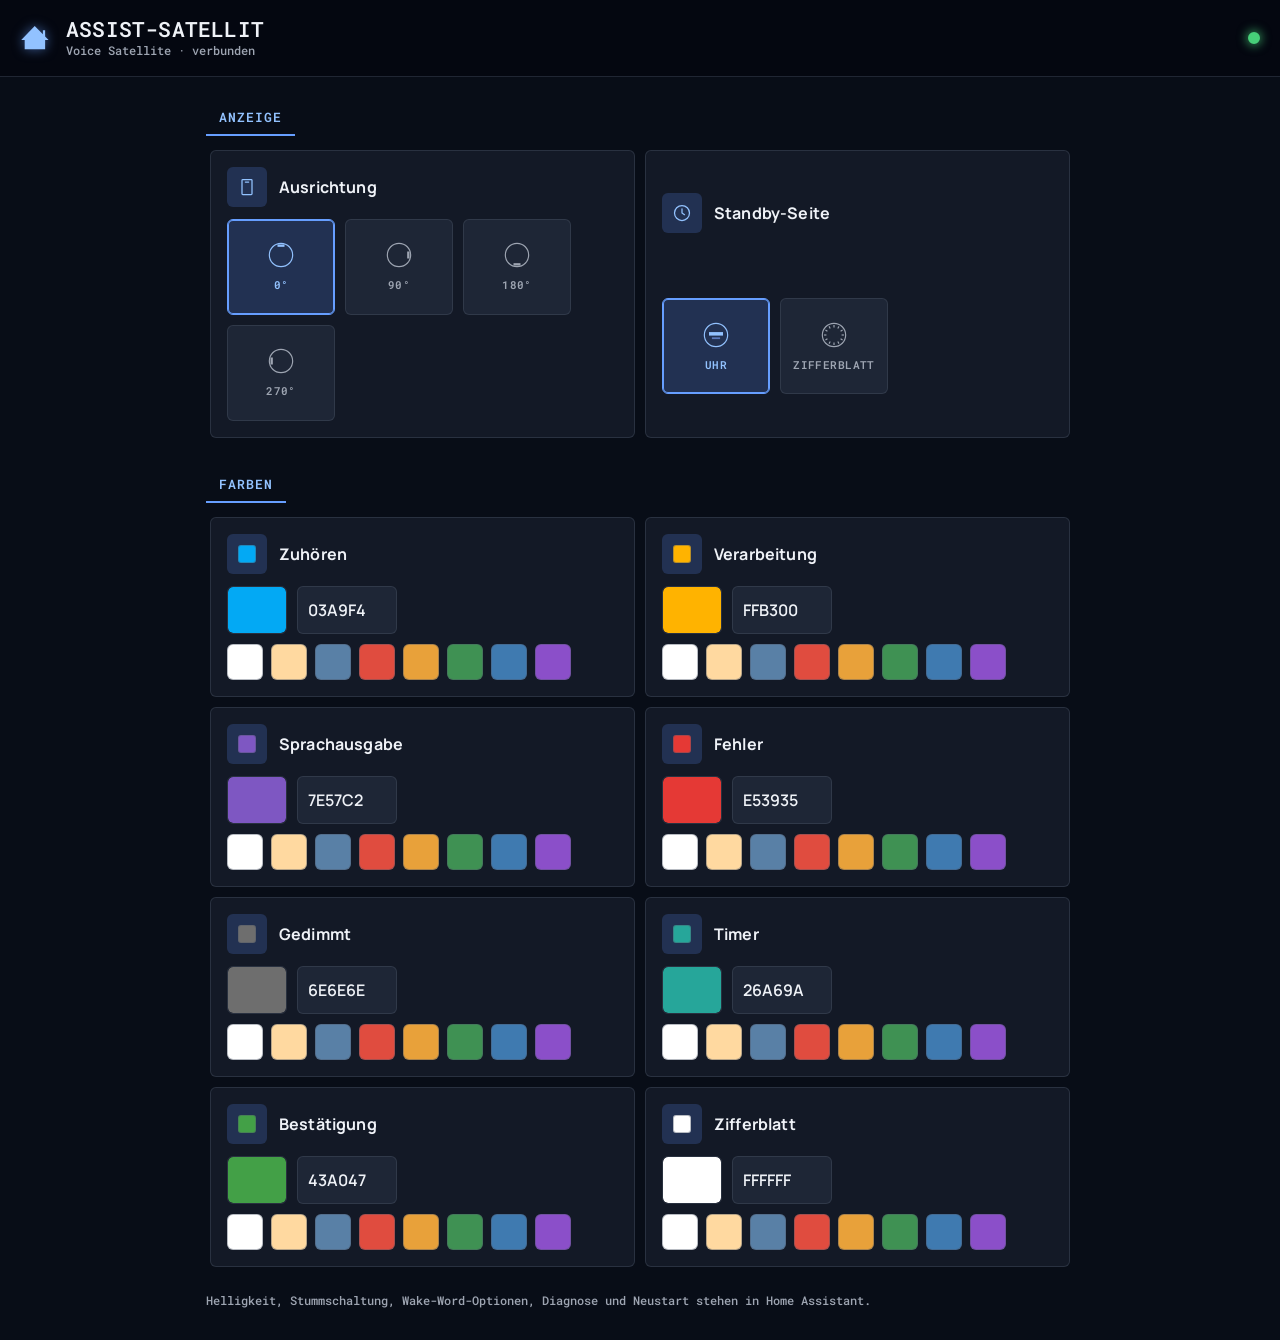
==== web/mockup.html @ 71cb890f "Zweiter Entwurf der Bedienseite: dunkel, Kacheln, Umlaute Ruecklauf aus dem Claude-Design-Projekt "B" ====
<!doctype html>
<html lang="de">
<head>
<meta charset="utf-8">
<meta name="viewport" content="width=device-width, initial-scale=1">
<title>Assist-Satellit — Bedienseite</title>
<!--
  STANDBILD der Bedienseite des Geräts, zum Gestalten.

  Dies ist kein Code fürs Gerät. Im Betrieb baut web/app.js das Markup zur
  Laufzeit aus den Ereignissen des Geräts auf; ohne Gerät ist die Seite leer,
  und ohne dieses Standbild gäbe es nichts zu gestalten. Hier steht dasselbe
  Markup mit Beispielwerten, das CSS aus web/app.css ist eingebettet.

  Erzeugt von web/mockup.py – von Hand geändert wird es nur zum
  Gestalten. Nach jeder Änderung an app.css oder app.js läuft das Skript neu,
  sonst läuft das Standbild vom Gerät weg.

  RÜCKWEG: Was hier geändert wird, wandert von Hand zurück – CSS nach
  web/app.css, Struktur nach web/app.js. Damit das ohne Ratespiel geht, sind
  die folgenden Namen ein Vertrag. Sie dürfen umbenannt werden, aber dann
  müssen beide Seiten mit:

    header .title-wrap h1 / .subtitle / .controls / .beat[.connected]
    main
    .tab-header
    .tab-container  >  i.corner.tl/.tr/.bl/.br        (derzeit display:none)
    .entity-row     >  .icon  .label  .value
    .icon           >  .chip                          (nur bei Farbzeilen)
    .select-wrap.select-wrap--tiles
                    >  button.preview.preview--option[data-value][.selected]
    .colorpicker    >  .color-swatches > button.color-swatch
                       input[type=color]
                       input.hex
    .footnote

  Drei Dinge, die das Gerät vorgibt und die kein Entwurf aufheben kann:

  1. Es gibt genau diese beiden Gruppen, und ihre Namen kommen aus
     packages/web.yaml (sorting_groups). Weitere Gruppen entstehen dort, nicht
     hier.
  2. Farben sind auf dem Gerät sechsstellige Hexwerte ohne Präfix. Der
     Farbwähler ist eine Zutat der Oberfläche, das Hexfeld ist die Wahrheit.
  3. Die Optionen der beiden Auswahlfelder stehen ebenfalls in web.yaml, und
     bei der Standby-Seite zählt ihre *Reihenfolge*: ui.yaml wertet den Index
     aus. Eine Kachel dazu heißt eine Option dazu, und die gehört ans Ende.

  Die Kacheln zeigen, was das Gerät wirklich anzeigt: die Standby-Seite
  „Zifferblatt" hat auf dem Gerät keine Zeiger, also hat sie hier auch keine.
-->
<style>
/* Bedienseite des Geräts – Aussehen.
 *
 * Zweite Fassung, aus dem Claude-Design-Projekt „Bedienseite" (mockup.html).
 * Sie löst den ersten, hellen Entwurf („Konfigurationsseite", Barlow auf
 * Papierweiß) vollständig ab: dunkle Fläche, Manrope für Text und Roboto Mono
 * für alles Technische, Kacheln statt Tabellenzeilen.
 *
 * Die Seite ist bewusst *nicht* das ESPHome-Standard-Frontend, sondern eigener
 * Code (siehe README.md in diesem Verzeichnis): dessen Stile stecken im Shadow
 * DOM der lit-Komponenten und lassen sich von außen nur über eine einzige
 * Variable (--primary-color) anfassen. Hier ist alles im Licht-DOM, also gilt
 * dieses Stylesheet direkt.
 *
 * Der @import muss die erste Regel bleiben. Ohne Internet lädt er nicht und
 * alles fällt auf system-ui zurück – Farben, Raster und Kacheln bleiben, nur
 * der Schnitt fehlt. Beide Familien einzubetten wären rund 200 kB Flash für
 * eine selten geöffnete Seite.
 *
 * Die Farben stehen in oklch, so wie der Entwurf sie liefert. Alle Töne teilen
 * denselben Farbwinkel (264, Blauviolett) und unterscheiden sich nur in
 * Helligkeit und Buntheit – deshalb lässt sich das ganze Erscheinungsbild über
 * diese eine Zahl verschieben.
 */
@import url("https://fonts.googleapis.com/css2?family=Manrope:wght@500;600;700;800&family=Roboto+Mono:wght@400;500;600&display=swap");

:root {
  --primary-color: #8a6df5;
  --bg: oklch(0.16 0.022 264);
  --surface: oklch(0.215 0.026 264);
  --surface-2: oklch(0.27 0.032 264);
  --ink: oklch(0.96 0.008 264);
  --ink-dim: oklch(0.72 0.02 264);
  --accent: oklch(0.72 0.19 264);
  --accent-bright: oklch(0.82 0.15 264);
  --accent-dim: oklch(0.72 0.19 264 / 0.18);
  --divider: oklch(0.45 0.03 264 / 0.4);
  --ok: oklch(0.76 0.17 152);
  color-scheme: dark;
}

* {
  box-sizing: border-box;
}

body {
  margin: 0;
  background: var(--bg);
  color: var(--ink);
  font-family: "Manrope", system-ui, sans-serif;
  font-weight: 500;
}

/* ---------- Kopfband ---------- */

header {
  display: flex;
  align-items: center;
  gap: 16px;
  padding: 18px 20px;
  background: oklch(0.13 0.022 264);
  color: var(--ink);
  border-bottom: 1px solid var(--divider);
}

header .logo {
  flex: 0 0 auto;
  display: flex;
  color: var(--accent-bright);
  filter: drop-shadow(0 0 6px oklch(0.72 0.19 264 / 0.55));
}

header .title-wrap {
  flex: 1 1 auto;
  min-width: 0;
}

header h1 {
  margin: 0;
  font-family: "Roboto Mono", monospace;
  font-weight: 600;
  font-size: 1.3rem;
  line-height: 1.15em;
  letter-spacing: 0.01em;
  text-transform: uppercase;
  white-space: nowrap;
  overflow: hidden;
  text-overflow: ellipsis;
}

header .subtitle {
  font-size: 12px;
  font-family: "Roboto Mono", monospace;
  color: var(--ink-dim);
  white-space: nowrap;
  overflow: hidden;
  text-overflow: ellipsis;
}

header .controls {
  flex: 0 0 auto;
  display: flex;
  align-items: center;
  gap: 12px;
}

/* Verbindungspunkt. Gefüllt und grün mit Leuchten, solange Ereignisse ankommen. */
header .beat {
  width: 12px;
  height: 12px;
  border-radius: 50%;
  border: 2px solid oklch(0.96 0.008 264 / 0.25);
  transition: background-color 200ms ease, border-color 200ms ease, box-shadow 200ms ease;
}

header .beat.connected {
  background: var(--ok);
  border-color: var(--ok);
  box-shadow: 0 0 10px 2px oklch(0.76 0.17 152 / 0.6);
}

/* ---------- Raster ---------- */

/* Die Kacheln sollen nicht auf Bildschirmbreite auseinanderlaufen – sonst steht
 * eine Reihe Vorschaukacheln allein auf 1400 px. */
main {
  max-width: 900px;
  margin: 0 auto;
  padding: 0 16px 32px;
}

/* ---------- Gruppe: Kopf und Rahmen ---------- */

.tab-header {
  display: inline-flex;
  max-width: 90%;
  align-items: center;
  font-family: "Roboto Mono", monospace;
  font-weight: 600;
  font-size: 13px;
  letter-spacing: 0.08em;
  text-transform: uppercase;
  padding: 0.6em 1em;
  margin-top: 1.8em;
  color: var(--accent-bright);
  border-bottom: 2px solid var(--accent);
  user-select: none;
}

.tab-container {
  position: relative;
  display: grid;
  grid-template-columns: 1fr;
  gap: 10px;
  padding: 14px 4px 6px;
}

@media (min-width: 640px) {
  .tab-container {
    grid-template-columns: repeat(2, 1fr);
  }
}

/* Technische Eckmarken: HUD-Winkel je Ecke des Gruppenblocks. Sie sind im
 * zweiten Entwurf *abgeschaltet* – der Gruppenblock hat keinen Rahmen mehr,
 * seit die Zeilen eigene Kacheln sind, und Winkel um nichts herum wirken
 * verloren. Die Regeln bleiben stehen und app.js legt die vier Elemente
 * weiterhin an: ein Entwurf, der sie zurückholen will, braucht dann nur diese
 * eine Zeile. */
.tab-container > .corner {
  display: none;
  position: absolute;
  width: 12px;
  height: 12px;
  color: var(--accent);
  pointer-events: none;
  filter: drop-shadow(0 0 3px oklch(0.72 0.19 264 / 0.7));
}

.tab-container > .corner::before,
.tab-container > .corner::after {
  content: "";
  position: absolute;
  background: currentColor;
}

.tab-container > .corner::before {
  left: 5px;
  top: 0;
  width: 2px;
  height: 100%;
}

.tab-container > .corner::after {
  top: 5px;
  left: 0;
  width: 100%;
  height: 2px;
}

.tab-container > .corner.tl { top: -6px; left: -6px; }
.tab-container > .corner.tr { top: -6px; right: -6px; }
.tab-container > .corner.bl { bottom: -6px; left: -6px; }
.tab-container > .corner.br { bottom: -6px; right: -6px; }

/* ---------- Zeile: große Kachel ---------- */

.entity-row {
  display: flex;
  align-items: center;
  flex-wrap: wrap;
  gap: 12px;
  min-height: 72px;
  padding: 16px;
  background: var(--surface);
  border: 1px solid var(--divider);
  border-radius: 6px;
  transition: background-color 0.2s ease-out, border-color 0.2s ease-out;
}

.entity-row:hover {
  background-color: var(--surface-2);
  border-color: var(--accent);
}

.entity-row > .icon {
  flex: 0 0 40px;
  height: 40px;
  display: flex;
  align-items: center;
  justify-content: center;
  color: var(--accent-bright);
  background: var(--accent-dim);
  border-radius: 6px;
}

/* Bei einer Farbzeile ist das Icon der Farbwert selbst. */
.entity-row > .icon > .chip {
  width: 18px;
  height: 18px;
  border: 1px solid var(--divider);
  border-radius: 3px;
}

.entity-row > .label {
  flex: 1 1 auto;
  min-width: 0;
  font-weight: 700;
  font-size: 1rem;
  letter-spacing: 0.01em;
  white-space: nowrap;
  overflow: hidden;
  text-overflow: ellipsis;
}

/* Der Wert steht immer in einer eigenen Zeile unter dem Namen: die
 * Kachelreihen und die Farbfelder brauchen die volle Breite. */
.entity-row > .value {
  flex: 1 1 100%;
  display: flex;
  align-items: center;
  justify-content: flex-end;
  gap: 8px;
}

/* ---------- Eingaben ---------- */

select,
input[type="text"] {
  font-family: "Manrope", system-ui, sans-serif;
  font-size: 1rem;
  font-weight: 600;
  border: 1px solid var(--divider);
  border-radius: 6px;
  background: var(--surface-2);
  color: var(--ink);
}

select {
  width: 100%;
  height: 48px;
  padding: 0 12px;
}

select:focus,
input[type="text"]:focus {
  outline: none;
  border-color: var(--accent);
  box-shadow: 0 0 0 3px var(--accent-dim);
}

input[type="text"] {
  height: 48px;
  padding: 0 10px;
}

.select-wrap {
  display: flex;
  align-items: center;
  gap: 10px;
  justify-content: flex-end;
  width: 100%;
}

/* Grundform der Vorschaukachel: eine Miniatur des runden Displays. */
.preview {
  flex: 0 0 auto;
  width: 52px;
  height: 44px;
  border: 1px solid var(--divider);
  border-radius: 6px;
  display: flex;
  align-items: center;
  justify-content: center;
  color: var(--accent-bright);
  background: var(--surface-2);
}

/* Auswahl über klickbare Vorschaukacheln statt über ein Dropdown. Beide
 * Auswahlfelder des Geräts zeigen etwas, das man sehen können sollte, bevor man
 * es wählt – die Ausrichtung des Bildes und die Standby-Seite. */
.select-wrap--tiles {
  gap: 10px;
  flex-wrap: wrap;
  justify-content: flex-start;
}

.preview--option {
  flex-direction: column;
  justify-content: center;
  gap: 8px;
  width: 108px;
  height: 96px;
  cursor: pointer;
  font-family: "Roboto Mono", monospace;
  font-size: 11px;
  font-weight: 600;
  letter-spacing: 0.04em;
  text-transform: uppercase;
  color: var(--ink-dim);
  transition: background-color 0.2s ease-out, border-color 0.2s ease-out, color 0.2s ease-out;
}

.preview--option:hover {
  border-color: var(--accent);
}

.preview--option.selected {
  border-color: var(--accent);
  background: var(--accent-dim);
  color: var(--accent-bright);
  box-shadow: 0 0 0 1px var(--accent) inset;
}

/* ---------- Farbe ---------- */

/* Reihenfolge über order: Farbwähler und Hexfeld nebeneinander, die
 * Vorgabefelder darunter über die ganze Breite. */
.colorpicker {
  display: flex;
  align-items: center;
  gap: 10px;
  flex-wrap: wrap;
  justify-content: flex-start;
  width: 100%;
}

.colorpicker > input[type="color"] {
  order: 1;
  width: 60px;
  height: 48px;
}

.colorpicker > .hex {
  order: 2;
  width: 10ch;
  height: 48px;
  font-size: 1rem;
}

.color-swatches {
  order: 3;
  flex-basis: 100%;
  display: flex;
  gap: 8px;
  flex-wrap: wrap;
}

.color-swatch {
  width: 36px;
  height: 36px;
  padding: 0;
  margin: 0;
  border: 1px solid var(--divider);
  border-radius: 6px;
  cursor: pointer;
}

.color-swatch:hover {
  outline: 2px solid var(--accent);
  outline-offset: 1px;
}

input[type="color"] {
  width: 44px;
  height: 40px;
  padding: 0;
  border: 1px solid var(--divider);
  border-radius: 6px;
  background: none;
  cursor: pointer;
}

input[type="color"]::-webkit-color-swatch-wrapper {
  padding: 0 !important;
}

input[type="color"]::-webkit-color-swatch {
  border: none;
  border-radius: 5px;
}

.hex {
  width: 9ch;
  text-transform: uppercase;
  font-family: "Roboto Mono", monospace;
}

/* Ungültige Eingabe: das Gerät nimmt nur sechs Hexstellen an. */
.hex:invalid {
  border-color: oklch(0.62 0.19 25);
}

/* ---------- Knöpfe ---------- */

button {
  cursor: pointer;
  border-radius: 6px;
  color: var(--accent-bright);
  border: 1px solid var(--divider);
  background-color: transparent;
  padding: 10px 14px;
  font-family: "Roboto Mono", monospace;
  font-weight: 600;
  font-size: 13px;
  letter-spacing: 0.04em;
  text-transform: uppercase;
}

button:hover {
  background-color: var(--accent-dim);
  border-color: var(--accent);
}

button:active {
  background-color: var(--surface-2);
}

.footnote {
  margin-top: 1.6em;
  font-size: 12px;
  font-family: "Roboto Mono", monospace;
  color: var(--ink-dim);
}

@media (max-width: 560px) {
  .entity-row > .label {
    flex: 1 1 auto;
    min-width: 0;
  }

  .entity-row > .value {
    flex: 1 1 100%;
  }
}
</style>
</head>
<body>

<header>
  <a class="logo" href="https://esphome.io/web-api" title="ESPHome">
    <svg viewBox="0 0 32 32" width="30" height="30"><path d="M1.3 18H5v10h21.8V18h3.7l-3.7-3.7V7.8h-2.4V12l-8.7-8.7L1.3 18Z" fill="currentColor"></path></svg>
  </a>
  <div class="title-wrap">
    <h1>assist-satellit</h1>
    <div class="subtitle">Voice Satellite · verbunden</div>
  </div>
  <div class="controls">
    <div class="beat connected"></div>
  </div>
</header>

<main>

  <div class="tab-header">Anzeige</div>
  <div class="tab-container">
    <i class="corner tl"></i><i class="corner tr"></i><i class="corner bl"></i><i class="corner br"></i>

    <div class="entity-row">
      <div class="icon"><svg viewBox="0 0 24 24" width="20" height="20" fill="none" stroke="currentColor" stroke-width="1.5" stroke-linecap="round" stroke-linejoin="round"><path d="M7 3h10a1 1 0 0 1 1 1v16a1 1 0 0 1-1 1H7a1 1 0 0 1-1-1V4a1 1 0 0 1 1-1z"></path><path d="M10 6h4"></path></svg></div>
      <div class="label">Ausrichtung</div>
      <div class="value">
        <div class="select-wrap select-wrap--tiles">
          <button class="preview preview--option selected" type="button" data-value="0°" title="Ausrichtung 0°"><svg viewBox="0 0 24 24" width="28" height="28"><circle cx="12" cy="12" r="10" fill="none" stroke="currentColor" stroke-width="1"></circle><rect x="9" y="3" width="6" height="2" fill="currentColor" transform="rotate(0 12 12)"></rect></svg><span>0°</span></button>
          <button class="preview preview--option" type="button" data-value="90°" title="Ausrichtung 90°"><svg viewBox="0 0 24 24" width="28" height="28"><circle cx="12" cy="12" r="10" fill="none" stroke="currentColor" stroke-width="1"></circle><rect x="9" y="3" width="6" height="2" fill="currentColor" transform="rotate(90 12 12)"></rect></svg><span>90°</span></button>
          <button class="preview preview--option" type="button" data-value="180°" title="Ausrichtung 180°"><svg viewBox="0 0 24 24" width="28" height="28"><circle cx="12" cy="12" r="10" fill="none" stroke="currentColor" stroke-width="1"></circle><rect x="9" y="3" width="6" height="2" fill="currentColor" transform="rotate(180 12 12)"></rect></svg><span>180°</span></button>
          <button class="preview preview--option" type="button" data-value="270°" title="Ausrichtung 270°"><svg viewBox="0 0 24 24" width="28" height="28"><circle cx="12" cy="12" r="10" fill="none" stroke="currentColor" stroke-width="1"></circle><rect x="9" y="3" width="6" height="2" fill="currentColor" transform="rotate(270 12 12)"></rect></svg><span>270°</span></button>
        </div>
      </div>
    </div>

    <div class="entity-row">
      <div class="icon"><svg viewBox="0 0 24 24" width="20" height="20" fill="none" stroke="currentColor" stroke-width="1.5" stroke-linecap="round" stroke-linejoin="round"><path d="M12 21a9 9 0 1 0 0-18 9 9 0 0 0 0 18z"></path><path d="M12 7v5l3 2"></path></svg></div>
      <div class="label">Standby-Seite</div>
      <div class="value">
        <div class="select-wrap select-wrap--tiles">
          <button class="preview preview--option selected" type="button" data-value="Uhr" title="Standby: Uhr"><svg viewBox="0 0 24 24" width="28" height="28"><circle cx="12" cy="12" r="10" fill="none" stroke="currentColor" stroke-width="1"></circle><rect x="6" y="9.5" width="12" height="3" fill="currentColor"></rect><rect x="8.5" y="14" width="7" height="1.5" fill="currentColor" opacity="0.5"></rect></svg><span>Uhr</span></button>
          <button class="preview preview--option" type="button" data-value="Zifferblatt" title="Standby: Zifferblatt"><svg viewBox="0 0 24 24" width="28" height="28"><circle cx="12" cy="12" r="10" fill="none" stroke="currentColor" stroke-width="1"></circle><line x1="12" y1="3.5" x2="12" y2="5.5" stroke="currentColor" stroke-width="1" transform="rotate(0 12 12)"></line><line x1="12" y1="3.5" x2="12" y2="5.5" stroke="currentColor" stroke-width="1" transform="rotate(30 12 12)"></line><line x1="12" y1="3.5" x2="12" y2="5.5" stroke="currentColor" stroke-width="1" transform="rotate(60 12 12)"></line><line x1="12" y1="3.5" x2="12" y2="5.5" stroke="currentColor" stroke-width="1" transform="rotate(90 12 12)"></line><line x1="12" y1="3.5" x2="12" y2="5.5" stroke="currentColor" stroke-width="1" transform="rotate(120 12 12)"></line><line x1="12" y1="3.5" x2="12" y2="5.5" stroke="currentColor" stroke-width="1" transform="rotate(150 12 12)"></line><line x1="12" y1="3.5" x2="12" y2="5.5" stroke="currentColor" stroke-width="1" transform="rotate(180 12 12)"></line><line x1="12" y1="3.5" x2="12" y2="5.5" stroke="currentColor" stroke-width="1" transform="rotate(210 12 12)"></line><line x1="12" y1="3.5" x2="12" y2="5.5" stroke="currentColor" stroke-width="1" transform="rotate(240 12 12)"></line><line x1="12" y1="3.5" x2="12" y2="5.5" stroke="currentColor" stroke-width="1" transform="rotate(270 12 12)"></line><line x1="12" y1="3.5" x2="12" y2="5.5" stroke="currentColor" stroke-width="1" transform="rotate(300 12 12)"></line><line x1="12" y1="3.5" x2="12" y2="5.5" stroke="currentColor" stroke-width="1" transform="rotate(330 12 12)"></line></svg><span>Zifferblatt</span></button>
        </div>
      </div>
    </div>

  </div>

  <div class="tab-header">Farben</div>
  <div class="tab-container">
    <i class="corner tl"></i><i class="corner tr"></i><i class="corner bl"></i><i class="corner br"></i>

    <div class="entity-row">
      <div class="icon"><div class="chip" style="background: #03A9F4;"></div></div>
      <div class="label">Zuhören</div>
      <div class="value">
        <div class="colorpicker">
          <div class="color-swatches">
            <button class="color-swatch" type="button" title="FFFFFF" style="background: #ffffff;"></button>
            <button class="color-swatch" type="button" title="FFD9A0" style="background: #ffd9a0;"></button>
            <button class="color-swatch" type="button" title="5980A6" style="background: #5980a6;"></button>
            <button class="color-swatch" type="button" title="E04C3F" style="background: #e04c3f;"></button>
            <button class="color-swatch" type="button" title="E8A13A" style="background: #e8a13a;"></button>
            <button class="color-swatch" type="button" title="3F9153" style="background: #3f9153;"></button>
            <button class="color-swatch" type="button" title="3F7AB0" style="background: #3f7ab0;"></button>
            <button class="color-swatch" type="button" title="8B4FC9" style="background: #8b4fc9;"></button>
          </div>
          <input type="color" value="#03a9f4">
          <input class="hex" type="text" maxlength="6" pattern="[0-9a-fA-F]{6}" spellcheck="false" value="03A9F4">
        </div>
      </div>
    </div>
    <div class="entity-row">
      <div class="icon"><div class="chip" style="background: #FFB300;"></div></div>
      <div class="label">Verarbeitung</div>
      <div class="value">
        <div class="colorpicker">
          <div class="color-swatches">
            <button class="color-swatch" type="button" title="FFFFFF" style="background: #ffffff;"></button>
            <button class="color-swatch" type="button" title="FFD9A0" style="background: #ffd9a0;"></button>
            <button class="color-swatch" type="button" title="5980A6" style="background: #5980a6;"></button>
            <button class="color-swatch" type="button" title="E04C3F" style="background: #e04c3f;"></button>
            <button class="color-swatch" type="button" title="E8A13A" style="background: #e8a13a;"></button>
            <button class="color-swatch" type="button" title="3F9153" style="background: #3f9153;"></button>
            <button class="color-swatch" type="button" title="3F7AB0" style="background: #3f7ab0;"></button>
            <button class="color-swatch" type="button" title="8B4FC9" style="background: #8b4fc9;"></button>
          </div>
          <input type="color" value="#ffb300">
          <input class="hex" type="text" maxlength="6" pattern="[0-9a-fA-F]{6}" spellcheck="false" value="FFB300">
        </div>
      </div>
    </div>
    <div class="entity-row">
      <div class="icon"><div class="chip" style="background: #7E57C2;"></div></div>
      <div class="label">Sprachausgabe</div>
      <div class="value">
        <div class="colorpicker">
          <div class="color-swatches">
            <button class="color-swatch" type="button" title="FFFFFF" style="background: #ffffff;"></button>
            <button class="color-swatch" type="button" title="FFD9A0" style="background: #ffd9a0;"></button>
            <button class="color-swatch" type="button" title="5980A6" style="background: #5980a6;"></button>
            <button class="color-swatch" type="button" title="E04C3F" style="background: #e04c3f;"></button>
            <button class="color-swatch" type="button" title="E8A13A" style="background: #e8a13a;"></button>
            <button class="color-swatch" type="button" title="3F9153" style="background: #3f9153;"></button>
            <button class="color-swatch" type="button" title="3F7AB0" style="background: #3f7ab0;"></button>
            <button class="color-swatch" type="button" title="8B4FC9" style="background: #8b4fc9;"></button>
          </div>
          <input type="color" value="#7e57c2">
          <input class="hex" type="text" maxlength="6" pattern="[0-9a-fA-F]{6}" spellcheck="false" value="7E57C2">
        </div>
      </div>
    </div>
    <div class="entity-row">
      <div class="icon"><div class="chip" style="background: #E53935;"></div></div>
      <div class="label">Fehler</div>
      <div class="value">
        <div class="colorpicker">
          <div class="color-swatches">
            <button class="color-swatch" type="button" title="FFFFFF" style="background: #ffffff;"></button>
            <button class="color-swatch" type="button" title="FFD9A0" style="background: #ffd9a0;"></button>
            <button class="color-swatch" type="button" title="5980A6" style="background: #5980a6;"></button>
            <button class="color-swatch" type="button" title="E04C3F" style="background: #e04c3f;"></button>
            <button class="color-swatch" type="button" title="E8A13A" style="background: #e8a13a;"></button>
            <button class="color-swatch" type="button" title="3F9153" style="background: #3f9153;"></button>
            <button class="color-swatch" type="button" title="3F7AB0" style="background: #3f7ab0;"></button>
            <button class="color-swatch" type="button" title="8B4FC9" style="background: #8b4fc9;"></button>
          </div>
          <input type="color" value="#e53935">
          <input class="hex" type="text" maxlength="6" pattern="[0-9a-fA-F]{6}" spellcheck="false" value="E53935">
        </div>
      </div>
    </div>
    <div class="entity-row">
      <div class="icon"><div class="chip" style="background: #6E6E6E;"></div></div>
      <div class="label">Gedimmt</div>
      <div class="value">
        <div class="colorpicker">
          <div class="color-swatches">
            <button class="color-swatch" type="button" title="FFFFFF" style="background: #ffffff;"></button>
            <button class="color-swatch" type="button" title="FFD9A0" style="background: #ffd9a0;"></button>
            <button class="color-swatch" type="button" title="5980A6" style="background: #5980a6;"></button>
            <button class="color-swatch" type="button" title="E04C3F" style="background: #e04c3f;"></button>
            <button class="color-swatch" type="button" title="E8A13A" style="background: #e8a13a;"></button>
            <button class="color-swatch" type="button" title="3F9153" style="background: #3f9153;"></button>
            <button class="color-swatch" type="button" title="3F7AB0" style="background: #3f7ab0;"></button>
            <button class="color-swatch" type="button" title="8B4FC9" style="background: #8b4fc9;"></button>
          </div>
          <input type="color" value="#6e6e6e">
          <input class="hex" type="text" maxlength="6" pattern="[0-9a-fA-F]{6}" spellcheck="false" value="6E6E6E">
        </div>
      </div>
    </div>
    <div class="entity-row">
      <div class="icon"><div class="chip" style="background: #26A69A;"></div></div>
      <div class="label">Timer</div>
      <div class="value">
        <div class="colorpicker">
          <div class="color-swatches">
            <button class="color-swatch" type="button" title="FFFFFF" style="background: #ffffff;"></button>
            <button class="color-swatch" type="button" title="FFD9A0" style="background: #ffd9a0;"></button>
            <button class="color-swatch" type="button" title="5980A6" style="background: #5980a6;"></button>
            <button class="color-swatch" type="button" title="E04C3F" style="background: #e04c3f;"></button>
            <button class="color-swatch" type="button" title="E8A13A" style="background: #e8a13a;"></button>
            <button class="color-swatch" type="button" title="3F9153" style="background: #3f9153;"></button>
            <button class="color-swatch" type="button" title="3F7AB0" style="background: #3f7ab0;"></button>
            <button class="color-swatch" type="button" title="8B4FC9" style="background: #8b4fc9;"></button>
          </div>
          <input type="color" value="#26a69a">
          <input class="hex" type="text" maxlength="6" pattern="[0-9a-fA-F]{6}" spellcheck="false" value="26A69A">
        </div>
      </div>
    </div>
    <div class="entity-row">
      <div class="icon"><div class="chip" style="background: #43A047;"></div></div>
      <div class="label">Bestätigung</div>
      <div class="value">
        <div class="colorpicker">
          <div class="color-swatches">
            <button class="color-swatch" type="button" title="FFFFFF" style="background: #ffffff;"></button>
            <button class="color-swatch" type="button" title="FFD9A0" style="background: #ffd9a0;"></button>
            <button class="color-swatch" type="button" title="5980A6" style="background: #5980a6;"></button>
            <button class="color-swatch" type="button" title="E04C3F" style="background: #e04c3f;"></button>
            <button class="color-swatch" type="button" title="E8A13A" style="background: #e8a13a;"></button>
            <button class="color-swatch" type="button" title="3F9153" style="background: #3f9153;"></button>
            <button class="color-swatch" type="button" title="3F7AB0" style="background: #3f7ab0;"></button>
            <button class="color-swatch" type="button" title="8B4FC9" style="background: #8b4fc9;"></button>
          </div>
          <input type="color" value="#43a047">
          <input class="hex" type="text" maxlength="6" pattern="[0-9a-fA-F]{6}" spellcheck="false" value="43A047">
        </div>
      </div>
    </div>
    <div class="entity-row">
      <div class="icon"><div class="chip" style="background: #FFFFFF;"></div></div>
      <div class="label">Zifferblatt</div>
      <div class="value">
        <div class="colorpicker">
          <div class="color-swatches">
            <button class="color-swatch" type="button" title="FFFFFF" style="background: #ffffff;"></button>
            <button class="color-swatch" type="button" title="FFD9A0" style="background: #ffd9a0;"></button>
            <button class="color-swatch" type="button" title="5980A6" style="background: #5980a6;"></button>
            <button class="color-swatch" type="button" title="E04C3F" style="background: #e04c3f;"></button>
            <button class="color-swatch" type="button" title="E8A13A" style="background: #e8a13a;"></button>
            <button class="color-swatch" type="button" title="3F9153" style="background: #3f9153;"></button>
            <button class="color-swatch" type="button" title="3F7AB0" style="background: #3f7ab0;"></button>
            <button class="color-swatch" type="button" title="8B4FC9" style="background: #8b4fc9;"></button>
          </div>
          <input type="color" value="#ffffff">
          <input class="hex" type="text" maxlength="6" pattern="[0-9a-fA-F]{6}" spellcheck="false" value="FFFFFF">
        </div>
      </div>
    </div>

  </div>

  <div class="footnote">Helligkeit, Stummschaltung, Wake-Word-Optionen, Diagnose und Neustart stehen in Home Assistant.</div>

</main>

<!-- Das Standbild ist ohne Skript. Auf dem Gerät setzt app.js die Klasse
     .selected auf die angeklickte Kachel und schickt den Wert ans Gerät. -->
</body>
</html>
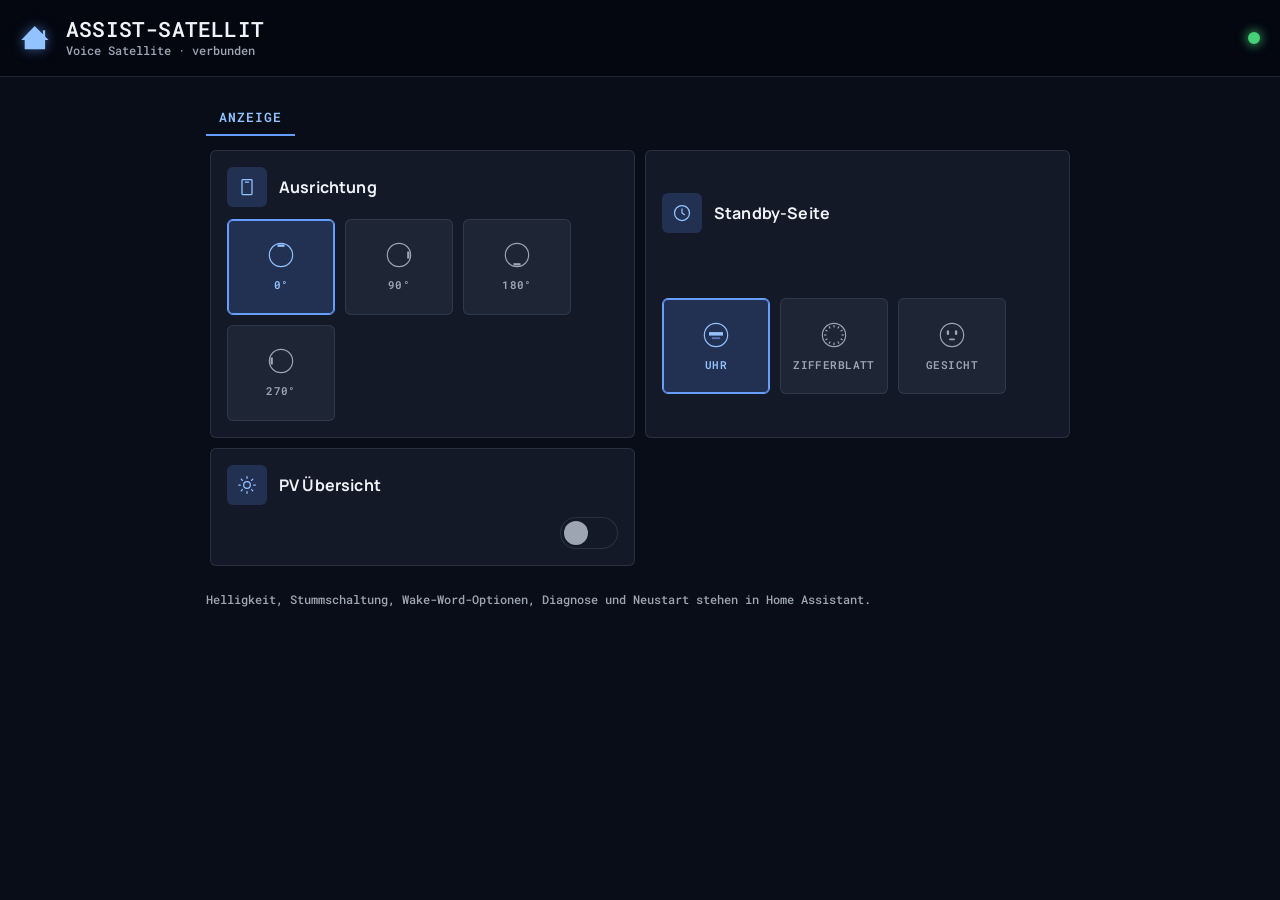
==== commit 5f8e89ef: "Merge web-bedienseite: eigene Bedienseite statt ESPHome-Dashboard Der Branch stammt vom 8.8. und lag" ====
--- a/web/mockup.html
+++ b/web/mockup.html
@@ -26,21 +26,19 @@
     .tab-header
     .tab-container  >  i.corner.tl/.tr/.bl/.br        (derzeit display:none)
     .entity-row     >  .icon  .label  .value
-    .icon           >  .chip                          (nur bei Farbzeilen)
     .select-wrap.select-wrap--tiles
                     >  button.preview.preview--option[data-value][.selected]
-    .colorpicker    >  .color-swatches > button.color-swatch
-                       input[type=color]
-                       input.hex
+    button.toggle[.on]  >  i.toggle-knob
     .footnote
 
   Drei Dinge, die das Gerät vorgibt und die kein Entwurf aufheben kann:
 
-  1. Es gibt genau diese beiden Gruppen, und ihre Namen kommen aus
+  1. Es gibt genau eine Gruppe („Anzeige"), und ihr Name kommt aus
      packages/web.yaml (sorting_groups). Weitere Gruppen entstehen dort, nicht
-     hier.
-  2. Farben sind auf dem Gerät sechsstellige Hexwerte ohne Präfix. Der
-     Farbwähler ist eine Zutat der Oberfläche, das Hexfeld ist die Wahrheit.
+     hier. Die Farbgruppe gab es einmal und ist mit den Farbfeldern wieder
+     entfallen (3f6b9bc): Symbolfarben sind Compile-Zeit-Werte.
+  2. Ein Schalter ist ein Schalter, kein Auswahlfeld: die PV-Übersicht kennt
+     nur an und aus, und aus wird sie auch durch ein Tippen auf dem Gerät.
   3. Die Optionen der beiden Auswahlfelder stehen ebenfalls in web.yaml, und
      bei der Standby-Seite zählt ihre *Reihenfolge*: ui.yaml wertet den Index
      aus. Eine Kachel dazu heißt eine Option dazu, und die gehört ans Ende.
@@ -402,6 +400,49 @@
   box-shadow: 0 0 0 1px var(--accent) inset;
 }
 
+/* ---------- Schalter ---------- */
+
+/* Kippschalter für die Switch-Entities (bisher nur die PV-Übersicht). Der
+ * Knopf wandert über transform statt über left, damit der Übergang auf dem
+ * Handy nicht ruckelt. */
+.toggle {
+  position: relative;
+  width: 58px;
+  height: 32px;
+  padding: 0;
+  margin: 0;
+  border: 1px solid var(--divider);
+  border-radius: 16px;
+  background: var(--surface);
+  cursor: pointer;
+  transition: background-color 0.2s ease-out, border-color 0.2s ease-out;
+}
+
+.toggle:hover {
+  border-color: var(--accent);
+}
+
+.toggle.on {
+  background: var(--accent-dim);
+  border-color: var(--accent);
+}
+
+.toggle-knob {
+  position: absolute;
+  top: 3px;
+  left: 3px;
+  width: 24px;
+  height: 24px;
+  border-radius: 50%;
+  background: var(--ink-dim);
+  transition: transform 0.2s ease-out, background-color 0.2s ease-out;
+}
+
+.toggle.on .toggle-knob {
+  transform: translateX(26px);
+  background: var(--accent-bright);
+}
+
 /* ---------- Farbe ---------- */
 
 /* Reihenfolge über order: Farbwähler und Hexfeld nebeneinander, die
@@ -566,174 +607,16 @@
         <div class="select-wrap select-wrap--tiles">
           <button class="preview preview--option selected" type="button" data-value="Uhr" title="Standby: Uhr"><svg viewBox="0 0 24 24" width="28" height="28"><circle cx="12" cy="12" r="10" fill="none" stroke="currentColor" stroke-width="1"></circle><rect x="6" y="9.5" width="12" height="3" fill="currentColor"></rect><rect x="8.5" y="14" width="7" height="1.5" fill="currentColor" opacity="0.5"></rect></svg><span>Uhr</span></button>
           <button class="preview preview--option" type="button" data-value="Zifferblatt" title="Standby: Zifferblatt"><svg viewBox="0 0 24 24" width="28" height="28"><circle cx="12" cy="12" r="10" fill="none" stroke="currentColor" stroke-width="1"></circle><line x1="12" y1="3.5" x2="12" y2="5.5" stroke="currentColor" stroke-width="1" transform="rotate(0 12 12)"></line><line x1="12" y1="3.5" x2="12" y2="5.5" stroke="currentColor" stroke-width="1" transform="rotate(30 12 12)"></line><line x1="12" y1="3.5" x2="12" y2="5.5" stroke="currentColor" stroke-width="1" transform="rotate(60 12 12)"></line><line x1="12" y1="3.5" x2="12" y2="5.5" stroke="currentColor" stroke-width="1" transform="rotate(90 12 12)"></line><line x1="12" y1="3.5" x2="12" y2="5.5" stroke="currentColor" stroke-width="1" transform="rotate(120 12 12)"></line><line x1="12" y1="3.5" x2="12" y2="5.5" stroke="currentColor" stroke-width="1" transform="rotate(150 12 12)"></line><line x1="12" y1="3.5" x2="12" y2="5.5" stroke="currentColor" stroke-width="1" transform="rotate(180 12 12)"></line><line x1="12" y1="3.5" x2="12" y2="5.5" stroke="currentColor" stroke-width="1" transform="rotate(210 12 12)"></line><line x1="12" y1="3.5" x2="12" y2="5.5" stroke="currentColor" stroke-width="1" transform="rotate(240 12 12)"></line><line x1="12" y1="3.5" x2="12" y2="5.5" stroke="currentColor" stroke-width="1" transform="rotate(270 12 12)"></line><line x1="12" y1="3.5" x2="12" y2="5.5" stroke="currentColor" stroke-width="1" transform="rotate(300 12 12)"></line><line x1="12" y1="3.5" x2="12" y2="5.5" stroke="currentColor" stroke-width="1" transform="rotate(330 12 12)"></line></svg><span>Zifferblatt</span></button>
+          <button class="preview preview--option" type="button" data-value="Gesicht" title="Standby: Gesicht"><svg viewBox="0 0 24 24" width="28" height="28"><circle cx="12" cy="12" r="10" fill="none" stroke="currentColor" stroke-width="1"></circle><rect x="7.5" y="8" width="2" height="4" rx="1" fill="currentColor"></rect><rect x="14.5" y="8" width="2" height="4" rx="1" fill="currentColor"></rect><rect x="9.5" y="15" width="5" height="1.6" rx="0.8" fill="currentColor"></rect></svg><span>Gesicht</span></button>
         </div>
       </div>
     </div>
 
-  </div>
-
-  <div class="tab-header">Farben</div>
-  <div class="tab-container">
-    <i class="corner tl"></i><i class="corner tr"></i><i class="corner bl"></i><i class="corner br"></i>
-
     <div class="entity-row">
-      <div class="icon"><div class="chip" style="background: #03A9F4;"></div></div>
-      <div class="label">Zuhören</div>
+      <div class="icon"><svg viewBox="0 0 24 24" width="20" height="20" fill="none" stroke="currentColor" stroke-width="1.5" stroke-linecap="round" stroke-linejoin="round"><path d="M12 16a4 4 0 1 0 0-8 4 4 0 0 0 0 8z"></path><path d="M12 2v2"></path><path d="M12 20v2"></path><path d="M2 12h2"></path><path d="M20 12h2"></path><path d="M5 5l1.5 1.5"></path><path d="M17.5 17.5L19 19"></path><path d="M19 5l-1.5 1.5"></path><path d="M6.5 17.5L5 19"></path></svg></div>
+      <div class="label">PV Übersicht</div>
       <div class="value">
-        <div class="colorpicker">
-          <div class="color-swatches">
-            <button class="color-swatch" type="button" title="FFFFFF" style="background: #ffffff;"></button>
-            <button class="color-swatch" type="button" title="FFD9A0" style="background: #ffd9a0;"></button>
-            <button class="color-swatch" type="button" title="5980A6" style="background: #5980a6;"></button>
-            <button class="color-swatch" type="button" title="E04C3F" style="background: #e04c3f;"></button>
-            <button class="color-swatch" type="button" title="E8A13A" style="background: #e8a13a;"></button>
-            <button class="color-swatch" type="button" title="3F9153" style="background: #3f9153;"></button>
-            <button class="color-swatch" type="button" title="3F7AB0" style="background: #3f7ab0;"></button>
-            <button class="color-swatch" type="button" title="8B4FC9" style="background: #8b4fc9;"></button>
-          </div>
-          <input type="color" value="#03a9f4">
-          <input class="hex" type="text" maxlength="6" pattern="[0-9a-fA-F]{6}" spellcheck="false" value="03A9F4">
-        </div>
-      </div>
-    </div>
-    <div class="entity-row">
-      <div class="icon"><div class="chip" style="background: #FFB300;"></div></div>
-      <div class="label">Verarbeitung</div>
-      <div class="value">
-        <div class="colorpicker">
-          <div class="color-swatches">
-            <button class="color-swatch" type="button" title="FFFFFF" style="background: #ffffff;"></button>
-            <button class="color-swatch" type="button" title="FFD9A0" style="background: #ffd9a0;"></button>
-            <button class="color-swatch" type="button" title="5980A6" style="background: #5980a6;"></button>
-            <button class="color-swatch" type="button" title="E04C3F" style="background: #e04c3f;"></button>
-            <button class="color-swatch" type="button" title="E8A13A" style="background: #e8a13a;"></button>
-            <button class="color-swatch" type="button" title="3F9153" style="background: #3f9153;"></button>
-            <button class="color-swatch" type="button" title="3F7AB0" style="background: #3f7ab0;"></button>
-            <button class="color-swatch" type="button" title="8B4FC9" style="background: #8b4fc9;"></button>
-          </div>
-          <input type="color" value="#ffb300">
-          <input class="hex" type="text" maxlength="6" pattern="[0-9a-fA-F]{6}" spellcheck="false" value="FFB300">
-        </div>
-      </div>
-    </div>
-    <div class="entity-row">
-      <div class="icon"><div class="chip" style="background: #7E57C2;"></div></div>
-      <div class="label">Sprachausgabe</div>
-      <div class="value">
-        <div class="colorpicker">
-          <div class="color-swatches">
-            <button class="color-swatch" type="button" title="FFFFFF" style="background: #ffffff;"></button>
-            <button class="color-swatch" type="button" title="FFD9A0" style="background: #ffd9a0;"></button>
-            <button class="color-swatch" type="button" title="5980A6" style="background: #5980a6;"></button>
-            <button class="color-swatch" type="button" title="E04C3F" style="background: #e04c3f;"></button>
-            <button class="color-swatch" type="button" title="E8A13A" style="background: #e8a13a;"></button>
-            <button class="color-swatch" type="button" title="3F9153" style="background: #3f9153;"></button>
-            <button class="color-swatch" type="button" title="3F7AB0" style="background: #3f7ab0;"></button>
-            <button class="color-swatch" type="button" title="8B4FC9" style="background: #8b4fc9;"></button>
-          </div>
-          <input type="color" value="#7e57c2">
-          <input class="hex" type="text" maxlength="6" pattern="[0-9a-fA-F]{6}" spellcheck="false" value="7E57C2">
-        </div>
-      </div>
-    </div>
-    <div class="entity-row">
-      <div class="icon"><div class="chip" style="background: #E53935;"></div></div>
-      <div class="label">Fehler</div>
-      <div class="value">
-        <div class="colorpicker">
-          <div class="color-swatches">
-            <button class="color-swatch" type="button" title="FFFFFF" style="background: #ffffff;"></button>
-            <button class="color-swatch" type="button" title="FFD9A0" style="background: #ffd9a0;"></button>
-            <button class="color-swatch" type="button" title="5980A6" style="background: #5980a6;"></button>
-            <button class="color-swatch" type="button" title="E04C3F" style="background: #e04c3f;"></button>
-            <button class="color-swatch" type="button" title="E8A13A" style="background: #e8a13a;"></button>
-            <button class="color-swatch" type="button" title="3F9153" style="background: #3f9153;"></button>
-            <button class="color-swatch" type="button" title="3F7AB0" style="background: #3f7ab0;"></button>
-            <button class="color-swatch" type="button" title="8B4FC9" style="background: #8b4fc9;"></button>
-          </div>
-          <input type="color" value="#e53935">
-          <input class="hex" type="text" maxlength="6" pattern="[0-9a-fA-F]{6}" spellcheck="false" value="E53935">
-        </div>
-      </div>
-    </div>
-    <div class="entity-row">
-      <div class="icon"><div class="chip" style="background: #6E6E6E;"></div></div>
-      <div class="label">Gedimmt</div>
-      <div class="value">
-        <div class="colorpicker">
-          <div class="color-swatches">
-            <button class="color-swatch" type="button" title="FFFFFF" style="background: #ffffff;"></button>
-            <button class="color-swatch" type="button" title="FFD9A0" style="background: #ffd9a0;"></button>
-            <button class="color-swatch" type="button" title="5980A6" style="background: #5980a6;"></button>
-            <button class="color-swatch" type="button" title="E04C3F" style="background: #e04c3f;"></button>
-            <button class="color-swatch" type="button" title="E8A13A" style="background: #e8a13a;"></button>
-            <button class="color-swatch" type="button" title="3F9153" style="background: #3f9153;"></button>
-            <button class="color-swatch" type="button" title="3F7AB0" style="background: #3f7ab0;"></button>
-            <button class="color-swatch" type="button" title="8B4FC9" style="background: #8b4fc9;"></button>
-          </div>
-          <input type="color" value="#6e6e6e">
-          <input class="hex" type="text" maxlength="6" pattern="[0-9a-fA-F]{6}" spellcheck="false" value="6E6E6E">
-        </div>
-      </div>
-    </div>
-    <div class="entity-row">
-      <div class="icon"><div class="chip" style="background: #26A69A;"></div></div>
-      <div class="label">Timer</div>
-      <div class="value">
-        <div class="colorpicker">
-          <div class="color-swatches">
-            <button class="color-swatch" type="button" title="FFFFFF" style="background: #ffffff;"></button>
-            <button class="color-swatch" type="button" title="FFD9A0" style="background: #ffd9a0;"></button>
-            <button class="color-swatch" type="button" title="5980A6" style="background: #5980a6;"></button>
-            <button class="color-swatch" type="button" title="E04C3F" style="background: #e04c3f;"></button>
-            <button class="color-swatch" type="button" title="E8A13A" style="background: #e8a13a;"></button>
-            <button class="color-swatch" type="button" title="3F9153" style="background: #3f9153;"></button>
-            <button class="color-swatch" type="button" title="3F7AB0" style="background: #3f7ab0;"></button>
-            <button class="color-swatch" type="button" title="8B4FC9" style="background: #8b4fc9;"></button>
-          </div>
-          <input type="color" value="#26a69a">
-          <input class="hex" type="text" maxlength="6" pattern="[0-9a-fA-F]{6}" spellcheck="false" value="26A69A">
-        </div>
-      </div>
-    </div>
-    <div class="entity-row">
-      <div class="icon"><div class="chip" style="background: #43A047;"></div></div>
-      <div class="label">Bestätigung</div>
-      <div class="value">
-        <div class="colorpicker">
-          <div class="color-swatches">
-            <button class="color-swatch" type="button" title="FFFFFF" style="background: #ffffff;"></button>
-            <button class="color-swatch" type="button" title="FFD9A0" style="background: #ffd9a0;"></button>
-            <button class="color-swatch" type="button" title="5980A6" style="background: #5980a6;"></button>
-            <button class="color-swatch" type="button" title="E04C3F" style="background: #e04c3f;"></button>
-            <button class="color-swatch" type="button" title="E8A13A" style="background: #e8a13a;"></button>
-            <button class="color-swatch" type="button" title="3F9153" style="background: #3f9153;"></button>
-            <button class="color-swatch" type="button" title="3F7AB0" style="background: #3f7ab0;"></button>
-            <button class="color-swatch" type="button" title="8B4FC9" style="background: #8b4fc9;"></button>
-          </div>
-          <input type="color" value="#43a047">
-          <input class="hex" type="text" maxlength="6" pattern="[0-9a-fA-F]{6}" spellcheck="false" value="43A047">
-        </div>
-      </div>
-    </div>
-    <div class="entity-row">
-      <div class="icon"><div class="chip" style="background: #FFFFFF;"></div></div>
-      <div class="label">Zifferblatt</div>
-      <div class="value">
-        <div class="colorpicker">
-          <div class="color-swatches">
-            <button class="color-swatch" type="button" title="FFFFFF" style="background: #ffffff;"></button>
-            <button class="color-swatch" type="button" title="FFD9A0" style="background: #ffd9a0;"></button>
-            <button class="color-swatch" type="button" title="5980A6" style="background: #5980a6;"></button>
-            <button class="color-swatch" type="button" title="E04C3F" style="background: #e04c3f;"></button>
-            <button class="color-swatch" type="button" title="E8A13A" style="background: #e8a13a;"></button>
-            <button class="color-swatch" type="button" title="3F9153" style="background: #3f9153;"></button>
-            <button class="color-swatch" type="button" title="3F7AB0" style="background: #3f7ab0;"></button>
-            <button class="color-swatch" type="button" title="8B4FC9" style="background: #8b4fc9;"></button>
-          </div>
-          <input type="color" value="#ffffff">
-          <input class="hex" type="text" maxlength="6" pattern="[0-9a-fA-F]{6}" spellcheck="false" value="FFFFFF">
-        </div>
+        <button class="toggle" type="button" aria-pressed="false"><i class="toggle-knob"></i></button>
       </div>
     </div>
 
